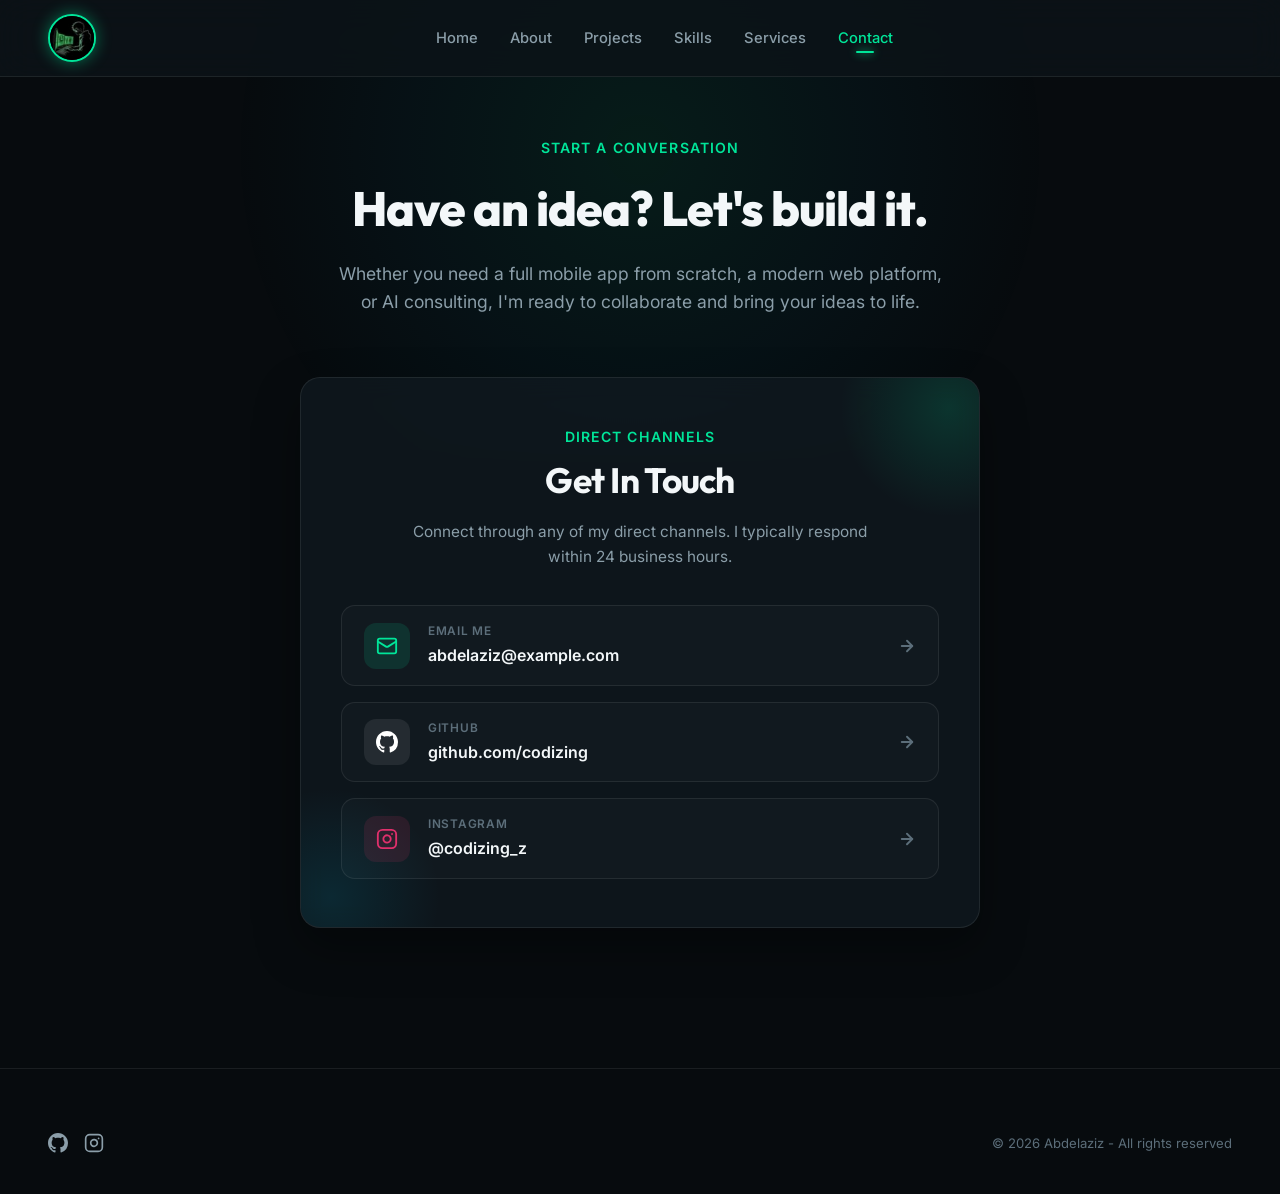
==== contact.html @ 80e8e1d0 "Initial commit" ====
<!DOCTYPE html>
<html lang="en" data-theme="dark">
<head>
  <meta charset="UTF-8">
  <meta name="viewport" content="width=device-width, initial-scale=1.0">
  <title>Contact Abdelaziz — Let's Build Your Product</title>
  <meta name="description" content="Reach out to Abdelaziz for mobile application development, fullstack web platforms, or AI consulting. Send an inquiry or schedule a consultation.">
  <link rel="icon" type="image/png" href="assets/images/profile.png">
  <link rel="stylesheet" href="css/style.css">
</head>
<body>

  <!-- ==================== Header ==================== -->
  <header class="header">
    <div class="container nav-container">
      <a href="index.html" class="logo-wrapper" aria-label="Home">
        <img src="assets/images/profile_logo.png" alt="Abdelaziz Logo" class="logo-img" width="48" height="48" loading="eager">
      </a>

      <nav>
        <ul class="nav-links">
          <li class="nav-item"><a href="index.html">Home</a></li>
          <li class="nav-item"><a href="about.html">About</a></li>
          <li class="nav-item"><a href="projects.html">Projects</a></li>
          <li class="nav-item"><a href="skills.html">Skills</a></li>
          <li class="nav-item"><a href="services.html">Services</a></li>
          <li class="nav-item active"><a href="contact.html">Contact</a></li>
        </ul>
      </nav>

      <div class="nav-actions">
        <!-- <button class="theme-toggle-btn" aria-label="Toggle dark/light mode">
          <svg class="theme-icon" viewBox="0 0 24 24" width="20" height="20" fill="none" stroke="currentColor" stroke-width="2">
            <circle cx="12" cy="12" r="5"></circle>
            <line x1="12" y1="1" x2="12" y2="3"></line>
            <line x1="12" y1="21" x2="12" y2="23"></line>
            <line x1="4.22" y1="4.22" x2="5.64" y2="5.64"></line>
            <line x1="18.36" y1="18.36" x2="19.78" y2="19.78"></line>
            <line x1="1" y1="12" x2="3" y2="12"></line>
            <line x1="21" y1="12" x2="23" y2="12"></line>
            <line x1="4.22" y1="19.78" x2="5.64" y2="18.36"></line>
            <line x1="18.36" y1="5.64" x2="19.78" y2="4.22"></line>
          </svg>
        </button> -->

        <!-- <a href="contact.html" class="btn-primary" style="padding:8px 20px;">Let's Talk</a>

        <button class="mobile-menu-btn" aria-label="Open mobile navigation">
          <svg width="24" height="24" viewBox="0 0 24 24" fill="none" stroke="currentColor" stroke-width="2">
            <line x1="3" y1="6" x2="21" y2="6"></line>
            <line x1="3" y1="12" x2="21" y2="12"></line>
            <line x1="3" y1="18" x2="21" y2="18"></line>
          </svg>
        </button> -->
      </div>
    </div>
  </header>

  <main>
    <!-- ==================== Page Hero ==================== -->
    <section class="page-hero">
      <div class="container">
        <span class="section-label">Start a Conversation</span>
        <h1 class="page-hero-title">Have an idea? Let's build it.</h1>
        <p class="page-hero-subtitle">
          Whether you need a full mobile app from scratch, a modern web platform, or AI consulting, I'm ready to collaborate and bring your ideas to life.
        </p>
      </div>
    </section>

    <!-- ==================== Main Contact Section ==================== -->
    <section class="section-padding" style="padding-top:20px; padding-bottom:80px;">
      <div class="container">
        <div class="contact-iconic-container">
          <!-- Direct Details Header -->
          <div class="contact-header-center">
            <span class="section-label">Direct Channels</span>
            <h2 class="section-title">Get In Touch</h2>
            <p>
              Connect through any of my direct channels. I typically respond within 24 business hours.
            </p>
          </div>

          <div class="contact-links-list">
            <!-- Email -->
            <a href="mailto:abdelaziz@example.com" class="contact-link-card">
              <div class="contact-link-card-left">
                <div class="contact-link-icon icon-email">
                  <svg width="22" height="22" viewBox="0 0 24 24" fill="none" stroke="currentColor" stroke-width="2" stroke-linecap="round" stroke-linejoin="round">
                    <rect x="2" y="4" width="20" height="16" rx="2"></rect>
                    <path d="m22 7-8.97 5.7a1.94 1.94 0 0 1-2.06 0L2 7"></path>
                  </svg>
                </div>
                <div class="contact-link-text">
                  <span class="label">Email Me</span>
                  <span class="value">abdelaziz@example.com</span>
                </div>
              </div>
              <div class="contact-link-arrow">
                <svg width="18" height="18" viewBox="0 0 24 24" fill="none" stroke="currentColor" stroke-width="2.5" stroke-linecap="round" stroke-linejoin="round">
                  <line x1="5" y1="12" x2="19" y2="12"></line>
                  <polyline points="12 5 19 12 12 19"></polyline>
                </svg>
              </div>
            </a>

            <!-- GitHub -->
            <a href="https://github.com/codizing" target="_blank" rel="noopener" class="contact-link-card">
              <div class="contact-link-card-left">
                <div class="contact-link-icon icon-github">
                  <svg width="22" height="22" viewBox="0 0 24 24" fill="currentColor">
                    <path d="M12 0C5.37 0 0 5.37 0 12c0 5.31 3.435 9.795 8.205 11.385.6.105.825-.255.825-.57 0-.285-.015-1.23-.015-2.235-3.015.555-3.795-.735-4.035-1.41-.135-.345-.72-1.41-1.23-1.695-.42-.225-1.02-.78-.015-.795.945-.015 1.62.87 1.845 1.23 1.08 1.815 2.805 1.305 3.495.99.105-.78.42-1.305.765-1.605-2.67-.3-5.46-1.335-5.46-5.925 0-1.305.465-2.385 1.23-3.225-.12-.3-.54-1.53.12-3.18 0 0 1.005-.315 3.3 1.23.96-.27 1.98-.405 3-.405s2.04.135 3 .405c2.295-1.56 3.3-1.23 3.3-1.23.66 1.65.24 2.88.12 3.18.765.84 1.23 1.905 1.23 3.225 0 4.605-2.805 5.625-5.475 5.925.435.375.81 1.095.81 2.22 0 1.605-.015 2.895-.015 3.3 0 .315.225.69.825.57A12.02 12.02 0 0 0 24 12c0-6.63-5.37-12-12-12z"/>
                  </svg>
                </div>
                <div class="contact-link-text">
                  <span class="label">GitHub</span>
                  <span class="value">github.com/codizing</span>
                </div>
              </div>
              <div class="contact-link-arrow">
                <svg width="18" height="18" viewBox="0 0 24 24" fill="none" stroke="currentColor" stroke-width="2.5" stroke-linecap="round" stroke-linejoin="round">
                  <line x1="5" y1="12" x2="19" y2="12"></line>
                  <polyline points="12 5 19 12 12 19"></polyline>
                </svg>
              </div>
            </a>

            <!-- Instagram -->
            <a href="https://instagram.com/codizing_z" target="_blank" rel="noopener" class="contact-link-card">
              <div class="contact-link-card-left">
                <div class="contact-link-icon icon-instagram">
                  <svg width="22" height="22" viewBox="0 0 24 24" fill="none" stroke="currentColor" stroke-width="2" stroke-linecap="round" stroke-linejoin="round">
                    <rect x="2" y="2" width="20" height="20" rx="5" ry="5"></rect>
                    <path d="M16 11.37A4 4 0 1 1 12.63 8 4 4 0 0 1 16 11.37z"></path>
                    <line x1="17.5" y1="6.5" x2="17.51" y2="6.5"></line>
                  </svg>
                </div>
                <div class="contact-link-text">
                  <span class="label">Instagram</span>
                  <span class="value">@codizing_z</span>
                </div>
              </div>
              <div class="contact-link-arrow">
                <svg width="18" height="18" viewBox="0 0 24 24" fill="none" stroke="currentColor" stroke-width="2.5" stroke-linecap="round" stroke-linejoin="round">
                  <line x1="5" y1="12" x2="19" y2="12"></line>
                  <polyline points="12 5 19 12 12 19"></polyline>
                </svg>
              </div>
            </a>
          </div>
        </div>
      </div>
    </section>
  </main>

  <!-- ==================== Footer ==================== -->
  <footer class="footer">
    <div class="container">
      

      <div class="footer-bottom-row">
        <div class="footer-socials">
         <a href="https://github.com/codizing" target="_blank" rel="noopener" aria-label="GitHub">
            <svg width="20" height="20" viewBox="0 0 24 24" fill="currentColor"><path d="M12 0C5.37 0 0 5.37 0 12c0 5.31 3.435 9.795 8.205 11.385.6.105.825-.255.825-.57 0-.285-.015-1.23-.015-2.235-3.015.555-3.795-.735-4.035-1.41-.135-.345-.72-1.41-1.23-1.695-.42-.225-1.02-.78-.015-.795.945-.015 1.62.87 1.845 1.23 1.08 1.815 2.805 1.305 3.495.99.105-.78.42-1.305.765-1.605-2.67-.3-5.46-1.335-5.46-5.925 0-1.305.465-2.385 1.23-3.225-.12-.3-.54-1.53.12-3.18 0 0 1.005-.315 3.3 1.23.96-.27 1.98-.405 3-.405s2.04.135 3 .405c2.295-1.56 3.3-1.23 3.3-1.23.66 1.65.24 2.88.12 3.18.765.84 1.23 1.905 1.23 3.225 0 4.605-2.805 5.625-5.475 5.925.435.375.81 1.095.81 2.22 0 1.605-.015 2.895-.015 3.3 0 .315.225.69.825.57A12.02 12.02 0 0 0 24 12c0-6.63-5.37-12-12-12z"/></svg>
          </a>
         
          <a href="https://instagram.com/codizing_z" target="_blank" rel="noopener" aria-label="Instagram">
            <svg width="20" height="20" viewBox="0 0 24 24" fill="none" stroke="currentColor" stroke-width="2" stroke-linecap="round" stroke-linejoin="round"><rect x="2" y="2" width="20" height="20" rx="5" ry="5"></rect><path d="M16 11.37A4 4 0 1 1 12.63 8 4 4 0 0 1 16 11.37z"></path><line x1="17.5" y1="6.5" x2="17.51" y2="6.5"></line></svg>
          </a>
        </div>
        <p>© 2026 Abdelaziz - All rights reserved</p>
      </div>
    </div>
  </footer>

  <script src="js/main.js"></script>
</body>
</html>
---- css/style.css ----
/* ==========================================================================
   Abdelaziz Portfolio - Design System & Stylesheet
   ========================================================================== */

@import url('https://fonts.googleapis.com/css2?family=Outfit:wght@300;400;500;600;700;800;900&family=JetBrains+Mono:wght@400;500;600&family=Inter:wght@300;400;500;600;700&display=swap');

:root {
  /* Color Palette - Dark Cyber / Emerald (Default) */
  --bg-primary: #070b0e;
  --bg-secondary: #0c1318;
  --bg-card: rgba(17, 26, 32, 0.75);
  --bg-card-hover: rgba(23, 36, 44, 0.9);
  --bg-glass: rgba(12, 19, 24, 0.85);
  --bg-elevated: #141f27;
  --border-subtle: rgba(255, 255, 255, 0.08);
  --border-active: rgba(0, 229, 153, 0.45);

  --accent-primary: #00e599;
  --accent-secondary: #00b4d8;
  --accent-glow: rgba(0, 229, 153, 0.25);
  --accent-dark: #00875a;
  --accent-gradient: linear-gradient(135deg, #00e599 0%, #00b4d8 100%);
  --accent-gradient-hover: linear-gradient(135deg, #10f4aa 0%, #38c8e8 100%);

  --text-main: #f3f7f9;
  --text-muted: #8b9ea9;
  --text-dim: #5c6e7a;
  --text-accent: #00e599;

  --badge-bg: rgba(0, 229, 153, 0.1);
  --badge-border: rgba(0, 229, 153, 0.25);
  --badge-text: #00e599;

  --shadow-subtle: 0 4px 24px -2px rgba(0, 0, 0, 0.4);
  --shadow-glow: 0 0 30px rgba(0, 229, 153, 0.18);
  --radius-sm: 8px;
  --radius-md: 14px;
  --radius-lg: 20px;
  --radius-pill: 9999px;

  --font-heading: 'Outfit', sans-serif;
  --font-body: 'Inter', sans-serif;
  --font-mono: 'JetBrains Mono', monospace;

  --transition-fast: 0.2s ease;
  --transition-normal: 0.3s cubic-bezier(0.16, 1, 0.3, 1);
  --transition-slow: 0.5s cubic-bezier(0.16, 1, 0.3, 1);

  --max-width: 1240px;
}

/* Light Theme Variables */
[data-theme="light"] {
  --bg-primary: #f5f8fa;
  --bg-secondary: #eaf0f4;
  --bg-card: rgba(255, 255, 255, 0.9);
  --bg-card-hover: rgba(255, 255, 255, 1);
  --bg-glass: rgba(255, 255, 255, 0.9);
  --bg-elevated: #ffffff;
  --border-subtle: rgba(0, 0, 0, 0.08);
  --border-active: rgba(0, 180, 120, 0.45);

  --accent-primary: #00a86b;
  --accent-secondary: #0077b6;
  --accent-glow: rgba(0, 168, 107, 0.2);
  --accent-dark: #006b44;
  --accent-gradient: linear-gradient(135deg, #00a86b 0%, #0077b6 100%);
  --accent-gradient-hover: linear-gradient(135deg, #02c07b 0%, #0096e6 100%);

  --text-main: #101c24;
  --text-muted: #536471;
  --text-dim: #7f919e;
  --text-accent: #00875a;

  --badge-bg: rgba(0, 168, 107, 0.12);
  --badge-border: rgba(0, 168, 107, 0.3);
  --badge-text: #00875a;

  --shadow-subtle: 0 4px 20px rgba(0, 0, 0, 0.06);
  --shadow-glow: 0 0 25px rgba(0, 168, 107, 0.15);
}

/* Reset & Global */
*, *::before, *::after {
  box-sizing: border-box;
  margin: 0;
  padding: 0;
}

html {
  scroll-behavior: smooth;
  font-size: 16px;
  -webkit-tap-highlight-color: transparent;
}

body {
  font-family: var(--font-body);
  background-color: var(--bg-primary);
  color: var(--text-main);
  line-height: 1.6;
  overflow-x: hidden;
  position: relative;
  min-height: 100vh;
  transition: background-color var(--transition-normal), color var(--transition-normal);
}

/* Ambient Glow Background Orb */
body::before {
  content: '';
  position: fixed;
  top: -150px;
  left: 50%;
  transform: translateX(-50%);
  width: 1000px;
  height: 600px;
  background: radial-gradient(circle, rgba(0, 229, 153, 0.08) 0%, rgba(0, 180, 216, 0.04) 40%, transparent 70%);
  pointer-events: none;
  z-index: 0;
}

img {
  max-width: 100%;
  height: auto;
  display: block;
}

a {
  color: inherit;
  text-decoration: none;
  transition: all var(--transition-fast);
}

button, input, textarea, select {
  font-family: inherit;
  font-size: inherit;
  border: none;
  outline: none;
}

button {
  cursor: pointer;
}

/* Container */
.container {
  width: 100%;
  max-width: var(--max-width);
  margin: 0 auto;
  padding: 0 28px;
  position: relative;
  z-index: 1;
}

.section-padding {
  padding: 80px 0;
}

/* ==========================================================================
   Header & Navigation
   ========================================================================== */
.header {
  position: sticky;
  top: 0;
  left: 0;
  width: 100%;
  background: var(--bg-glass);
  backdrop-filter: blur(16px);
  -webkit-backdrop-filter: blur(16px);
  border-bottom: 1px solid var(--border-subtle);
  z-index: 100;
  transition: background var(--transition-normal), border-color var(--transition-normal);
}

.nav-container {
  display: flex;
  align-items: center;
  justify-content: space-between;
  height: 76px;
}

.logo-wrapper {
  display: flex;
  align-items: center;
  gap: 12px;
  font-family: var(--font-heading);
  font-weight: 700;
  font-size: 1.15rem;
  letter-spacing: -0.02em;
}

.logo-img {
  width: 48px;
  height: 48px;
  min-width: 48px;
  min-height: 48px;
  flex-shrink: 0;
  aspect-ratio: 1 / 1;
  border-radius: 50%;
  object-fit: cover;
  border: 2px solid var(--accent-primary);
  box-shadow: 0 0 16px rgba(0, 229, 153, 0.45);
  background-color: #000000;
  transition: transform var(--transition-fast), box-shadow var(--transition-fast);
  display: block;
}

.logo-wrapper:hover .logo-img {
  transform: scale(1.08);
  box-shadow: 0 0 24px rgba(0, 229, 153, 0.65);
}

.logo-badge {
  background: var(--accent-gradient);
  color: #050a0d;
  font-weight: 800;
  font-size: 0.95rem;
  padding: 4px 9px;
  border-radius: 6px;
  display: inline-flex;
  align-items: center;
  justify-content: center;
  box-shadow: 0 0 16px var(--accent-glow);
}

.nav-links {
  display: flex;
  align-items: center;
  gap: 32px;
  list-style: none;
}

.nav-item a {
  color: var(--text-muted);
  font-size: 0.92rem;
  font-weight: 500;
  position: relative;
  padding: 6px 0;
}

.nav-item a:hover {
  color: var(--text-main);
}

.nav-item.active a {
  color: var(--accent-primary);
}

.nav-item.active a::after {
  content: '';
  position: absolute;
  bottom: 0;
  left: 50%;
  transform: translateX(-50%);
  width: 18px;
  height: 2px;
  background: var(--accent-primary);
  border-radius: 2px;
  box-shadow: 0 0 8px var(--accent-primary);
}

.nav-actions {
  display: flex;
  align-items: center;
  gap: 16px;
}

.theme-toggle-btn {
  background: var(--bg-card);
  border: 1px solid var(--border-subtle);
  color: var(--text-main);
  width: 40px;
  height: 40px;
  border-radius: var(--radius-pill);
  display: flex;
  align-items: center;
  justify-content: center;
  transition: all var(--transition-fast);
}

.theme-toggle-btn:hover {
  border-color: var(--accent-primary);
  color: var(--accent-primary);
  transform: translateY(-2px);
}

.theme-toggle-btn svg {
  width: 19px;
  height: 19px;
  fill: currentColor;
}

.btn-primary {
  background: rgb(68, 151, 112);
  color: #060b0e;
  font-weight: 600;
  font-size: 0.9rem;
  padding: 10px 22px;
  border-radius: var(--radius-pill);
  display: inline-flex;
  align-items: center;
  gap: 8px;
  transition: all var(--transition-fast);
  box-shadow: 0 2px 14px var(--accent-glow);
}

.btn-primary:hover {
  background: #4f8873;
  transform: translateY(-2px);
  box-shadow: 0 6px 20px var(--accent-glow);
}

.btn-primary svg {
  transition: transform var(--transition-fast);
}

.btn-primary:hover svg {
  transform: translateX(4px);
}

.btn-outline {
  background: var(--bg-card);
  border: 1px solid var(--border-subtle);
  color: var(--text-main);
  font-weight: 600;
  font-size: 0.9rem;
  padding: 10px 22px;
  border-radius: var(--radius-pill);
  display: inline-flex;
  align-items: center;
  gap: 8px;
  transition: all var(--transition-fast);
}

.btn-outline:hover {
  border-color: var(--text-main);
  background: var(--bg-card-hover);
  transform: translateY(-2px);
}

.mobile-menu-btn {
  display: none;
  background: none;
  border: none;
  color: var(--text-main);
  cursor: pointer;
}

/* ==========================================================================
   Hero Section
   ========================================================================== */
.hero-section {
  padding: 60px 0 80px;
  position: relative;
}

.hero-grid {
  display: grid;
  grid-template-columns: 1.15fr 1.35fr;
  align-items: center;
  gap: 48px;
}

.hero-intro-center {
  display: flex;
  flex-direction: column;
  align-items: center;
  justify-content: center;
  text-align: center;
  width: 100%;
  margin-bottom: 22px;
}

.hero-badge {
  display: inline-flex;
  align-items: center;
  gap: 8px;
  color: var(--accent-primary);
  font-family: var(--font-mono);
  font-size: 0.95rem;
  font-weight: 500;
  margin-bottom: 12px;
}

/* Hero Avatar Round Circle - Centered */
.hero-avatar-wrapper {
  margin: 0;
  display: flex;
  justify-content: center;
  align-items: center;
  width: 100%;
}

.hero-avatar-circle {
  position: relative;
  width: 110px;
  height: 110px;
  min-width: 110px;
  min-height: 110px;
  flex-shrink: 0;
  aspect-ratio: 1 / 1;
  border-radius: 50%;
  padding: 3.5px;
  background: var(--accent-gradient);
  box-shadow: 0 0 35px rgba(0, 229, 153, 0.45);
  display: flex;
  align-items: center;
  justify-content: center;
  overflow: hidden;
  transition: transform var(--transition-normal), box-shadow var(--transition-normal);
}

.hero-avatar-circle:hover {
  transform: scale(1.07);
  box-shadow: 0 0 45px rgba(0, 229, 153, 0.7);
}

.hero-avatar-img {
  width: 100%;
  height: 100%;
  min-width: 100%;
  min-height: 100%;
  flex-shrink: 0;
  aspect-ratio: 1 / 1;
  border-radius: 50%;
  object-fit: cover;
  background-color: #000000;
  display: block;
}

.hero-title {
  font-family: var(--font-heading);
  font-size: 3.25rem;
  font-weight: 800;
  line-height: 1.12;
  letter-spacing: -0.03em;
  margin-bottom: 22px;
  text-transform: uppercase;
}

.hero-title .highlight {
  color: var(--accent-primary);
  text-shadow: 0 0 25px rgba(0, 229, 153, 0.35);
}

.hero-tags {
  display: flex;
  align-items: center;
  gap: 14px;
  color: var(--text-muted);
  font-size: 0.98rem;
  margin-bottom: 34px;
  font-weight: 500;
}

.hero-tags span.dot {
  width: 4px;
  height: 4px;
  background: var(--text-dim);
  border-radius: 50%;
  display: inline-block;
}

.hero-cta-group {
  display: flex;
  align-items: center;
  gap: 16px;
}

.hero-showcase {
  position: relative;
  display: flex;
  align-items: center;
  justify-content: center;
}

.hero-mockup-frame {
  position: relative;
  width: 100%;
  border-radius: var(--radius-lg);
  overflow: hidden;
  box-shadow: 0 20px 60px -15px rgba(0, 0, 0, 0.7), 0 0 40px rgba(0, 229, 153, 0.15);
  border: 1px solid rgba(255, 255, 255, 0.1);
  transition: transform var(--transition-slow);
}

.hero-mockup-frame:hover {
  transform: translateY(-6px) scale(1.01);
}

.hero-mockup-frame img {
  width: 100%;
  height: 100%;
  object-fit: cover;
  display: block;
}

/* ==========================================================================
   About Section & Stats
   ========================================================================== */
.about-grid {
  display: grid;
  grid-template-columns: 1.1fr 0.9fr 0.8fr;
  gap: 36px;
  align-items: center;
}

.section-label {
  color: var(--accent-primary);
  font-size: 0.88rem;
  font-weight: 600;
  text-transform: uppercase;
  letter-spacing: 0.08em;
  margin-bottom: 10px;
  display: block;
}

.section-title {
  font-family: var(--font-heading);
  font-size: 2.2rem;
  font-weight: 700;
  letter-spacing: -0.02em;
  margin-bottom: 18px;
  line-height: 1.25;
}

.about-text {
  color: var(--text-muted);
  font-size: 0.95rem;
  margin-bottom: 16px;
  line-height: 1.65;
}

.about-punchline {
  color: var(--accent-primary);
  font-weight: 600;
  font-size: 0.98rem;
  margin: 22px 0 28px;
}

.about-image-card {
  border-radius: var(--radius-md);
  overflow: hidden;
  border: 1px solid var(--border-subtle);
  position: relative;
  height: 380px;
  box-shadow: var(--shadow-subtle);
}

.about-image-card img {
  width: 100%;
  height: 100%;
  object-fit: cover;
  transition: transform var(--transition-slow);
}

.about-image-card:hover img {
  transform: scale(1.05);
}

/* Stats 2x2 Grid */
.stats-grid {
  display: grid;
  grid-template-columns: 1fr 1fr;
  gap: 16px;
}

.stat-card {
  background: var(--bg-card);
  border: 1px solid var(--border-subtle);
  border-radius: var(--radius-md);
  padding: 24px 20px;
  transition: all var(--transition-fast);
  backdrop-filter: blur(8px);
}

.stat-card:hover {
  background: var(--bg-card-hover);
  border-color: var(--border-active);
  transform: translateY(-3px);
}

.stat-number {
  font-family: var(--font-heading);
  font-size: 2.4rem;
  font-weight: 800;
  color: var(--accent-primary);
  line-height: 1;
  margin-bottom: 8px;
}

.stat-title {
  font-weight: 600;
  font-size: 0.95rem;
  color: var(--text-main);
  margin-bottom: 4px;
}

.stat-desc {
  font-size: 0.78rem;
  color: var(--text-dim);
  line-height: 1.3;
}

/* ==========================================================================
   Skills Section
   ========================================================================== */
.skills-header-row {
  display: flex;
  justify-content: space-between;
  align-items: flex-end;
  margin-bottom: 40px;
}

.skills-subtitle {
  color: var(--text-muted);
  max-width: 340px;
  text-align: right;
  font-size: 0.9rem;
}

.skills-grid {
  display: grid;
  grid-template-columns: repeat(3, 1fr);
  gap: 24px;
}

.skill-category-card {
  background: var(--bg-card);
  border: 1px solid var(--border-subtle);
  border-radius: var(--radius-lg);
  padding: 30px;
  backdrop-filter: blur(10px);
  transition: all var(--transition-normal);
}

.skill-category-card:hover {
  border-color: var(--border-active);
  background: var(--bg-card-hover);
  transform: translateY(-4px);
  box-shadow: 0 12px 30px -10px rgba(0, 0, 0, 0.5);
}

.category-header {
  display: flex;
  align-items: center;
  gap: 12px;
  margin-bottom: 26px;
}

.category-icon {
  width: 36px;
  height: 36px;
  border-radius: 8px;
  display: flex;
  align-items: center;
  justify-content: center;
  color: var(--accent-primary);
}

.category-title {
  font-family: var(--font-heading);
  font-size: 1.15rem;
  font-weight: 700;
}

.skills-badges-grid {
  display: grid;
  grid-template-columns: repeat(2, 1fr);
  gap: 14px;
}

.skill-item {
  display: flex;
  flex-direction: column;
  align-items: center;
  justify-content: center;
  background: rgba(255, 255, 255, 0.02);
  border: 1px solid var(--border-subtle);
  border-radius: var(--radius-md);
  padding: 16px 10px;
  transition: all var(--transition-fast);
  text-align: center;
  gap: 8px;
}

.skill-item:hover {
  background: rgba(0, 229, 153, 0.05);
  border-color: var(--accent-primary);
  transform: translateY(-2px);
}

.skill-icon-svg {
  width: 32px;
  height: 32px;
  display: flex;
  align-items: center;
  justify-content: center;
}

.skill-name {
  font-size: 0.84rem;
  font-weight: 600;
  color: var(--text-main);
}

/* ==========================================================================
   Projects Section
   ========================================================================== */
.projects-header-row {
  display: flex;
  justify-content: space-between;
  align-items: flex-end;
  margin-bottom: 36px;
}

.view-all-link {
  display: inline-flex;
  align-items: center;
  gap: 6px;
  color: var(--accent-primary);
  font-size: 0.92rem;
  font-weight: 600;
}

.view-all-link:hover {
  text-decoration: underline;
}

.projects-grid {
  display: grid;
  grid-template-columns: repeat(3, 1fr);
  gap: 24px;
}

.project-card {
  background: var(--bg-card);
  border: 1px solid var(--border-subtle);
  border-radius: var(--radius-lg);
  padding: 24px;
  display: flex;
  flex-direction: column;
  justify-content: space-between;
  transition: all var(--transition-normal);
  position: relative;
  overflow: hidden;
}

.project-card:hover {
  border-color: var(--border-active);
  transform: translateY(-5px);
  box-shadow: 0 14px 40px -10px rgba(0, 0, 0, 0.6), 0 0 20px rgba(0, 229, 153, 0.1);
}

.project-top-row {
  display: flex;
  align-items: center;
  gap: 14px;
  margin-bottom: 14px;
}

.project-logo-badge {
  width: 44px;
  height: 44px;
  border-radius: 12px;
  display: flex;
  align-items: center;
  justify-content: center;
  font-size: 1.3rem;
  background: rgba(0, 229, 153, 0.12);
  color: var(--accent-primary);
  border: 1px solid rgba(0, 229, 153, 0.2);
}

.project-title-meta h3 {
  font-family: var(--font-heading);
  font-size: 1.15rem;
  font-weight: 700;
  line-height: 1.2;
}

.project-subtitle {
  font-size: 0.78rem;
  color: var(--text-dim);
}

.project-description {
  color: var(--text-muted);
  font-size: 0.86rem;
  line-height: 1.55;
  margin-bottom: 18px;
}

.project-tags {
  display: flex;
  flex-wrap: wrap;
  gap: 6px;
  margin-bottom: 18px;
}

.tag-badge {
  font-size: 0.72rem;
  font-weight: 500;
  background: rgba(255, 255, 255, 0.04);
  border: 1px solid var(--border-subtle);
  color: var(--text-muted);
  padding: 4px 10px;
  border-radius: var(--radius-pill);
}

.project-card-footer {
  display: flex;
  align-items: center;
  justify-content: space-between;
  margin-top: auto;
  gap: 16px;
}

.btn-project-view {
  background: rgba(255, 255, 255, 0.04);
  border: 1px solid var(--border-subtle);
  color: var(--text-main);
  padding: 8px 18px;
  border-radius: var(--radius-pill);
  font-size: 0.82rem;
  font-weight: 600;
  display: inline-flex;
  align-items: center;
  gap: 6px;
  transition: all var(--transition-fast);
}

.btn-project-view:hover {
  background: var(--accent-primary);
  border-color: var(--accent-primary);
  color: #050a0d;
}

.project-preview-thumb {
  width: 90px;
  height: 90px;
  border-radius: var(--radius-sm);
  overflow: hidden;
  border: 1px solid var(--border-subtle);
  flex-shrink: 0;
}

.project-preview-thumb img {
  width: 100%;
  height: 100%;
  object-fit: cover;
  transition: transform var(--transition-fast);
}

.project-card:hover .project-preview-thumb img {
  transform: scale(1.08);
}

/* ==========================================================================
   Services & Approach Section
   ========================================================================== */
.services-approach-grid {
  display: grid;
  grid-template-columns: 0.95fr 1.05fr;
  gap: 36px;
}

.services-box, .approach-box {
  background: var(--bg-card);
  border: 1px solid var(--border-subtle);
  border-radius: var(--radius-lg);
  padding: 36px;
  backdrop-filter: blur(10px);
}

.service-cards-row {
  display: grid;
  grid-template-columns: repeat(4, 1fr);
  gap: 12px;
  margin-top: 24px;
}

.service-card-item {
  background: rgba(255, 255, 255, 0.02);
  border: 1px solid var(--border-subtle);
  border-radius: var(--radius-md);
  padding: 16px 12px;
  text-align: center;
  transition: all var(--transition-fast);
  display: flex;
  flex-direction: column;
  align-items: center;
  gap: 8px;
}

.service-card-item:hover {
  border-color: var(--accent-primary);
  background: rgba(0, 229, 153, 0.05);
  transform: translateY(-3px);
}

.service-icon {
  width: 38px;
  height: 38px;
  border-radius: 8px;
  background: rgba(0, 229, 153, 0.1);
  color: var(--accent-primary);
  display: flex;
  align-items: center;
  justify-content: center;
  transition: transform var(--transition-fast), background var(--transition-fast), color var(--transition-fast);
}

.service-card-item:hover .service-icon {
  transform: scale(1.1);
}

.service-icon.icon-mobile {
  background: rgba(0, 229, 153, 0.12);
  color: #00E599;
}

.service-icon.icon-web {
  background: rgba(0, 180, 216, 0.12);
  color: #00B4D8;
}

.service-icon.icon-ai {
  background: rgba(168, 85, 247, 0.12);
  color: #A855F7;
}

.service-icon.icon-design {
  background: rgba(255, 114, 98, 0.12);
  color: #FF7262;
}

.service-title {
  font-size: 0.8rem;
  font-weight: 600;
  color: var(--text-main);
  line-height: 1.25;
}

.service-sub {
  font-size: 0.68rem;
  color: var(--text-dim);
  line-height: 1.2;
}

.services-detailed-grid {
  display: grid;
  grid-template-columns: repeat(2, 1fr);
  gap: 24px;
  margin-bottom: 60px;
}

@media (max-width: 820px) {
  .services-detailed-grid {
    grid-template-columns: 1fr;
  }
}

/* Approach Stepper */
.stepper-list {
  display: grid;
  grid-template-columns: repeat(5, 1fr);
  gap: 12px;
  margin-top: 30px;
  position: relative;
}

.stepper-list::before {
  content: '';
  position: absolute;
  top: 18px;
  left: 30px;
  right: 30px;
  height: 2px;
  background: var(--border-subtle);
  z-index: 0;
}

.step-node {
  position: relative;
  z-index: 1;
  text-align: center;
}

.step-number {
  width: 36px;
  height: 36px;
  border-radius: 50%;
  background: var(--bg-elevated);
  border: 2px solid var(--border-subtle);
  color: var(--text-muted);
  font-family: var(--font-mono);
  font-size: 0.78rem;
  font-weight: 700;
  display: flex;
  align-items: center;
  justify-content: center;
  margin: 0 auto 12px;
  transition: all var(--transition-fast);
}

.step-node:hover .step-number {
  border-color: var(--accent-primary);
  color: var(--accent-primary);
  box-shadow: 0 0 12px var(--accent-glow);
  transform: scale(1.1);
}

.step-name {
  font-family: var(--font-heading);
  font-size: 0.85rem;
  font-weight: 700;
  color: var(--text-main);
  margin-bottom: 4px;
}

.step-desc {
  font-size: 0.7rem;
  color: var(--text-dim);
  line-height: 1.35;
}

/* ==========================================================================
   Get In Touch / Contact Section
   ========================================================================== */
.contact-iconic-container {
  max-width: 680px;
  margin: 0 auto;
  background: var(--bg-card);
  border: 1px solid var(--border-subtle);
  border-radius: var(--radius-lg);
  padding: 48px 40px;
  position: relative;
  overflow: hidden;
  box-shadow: 0 20px 45px rgba(0, 0, 0, 0.35);
  backdrop-filter: blur(12px);
}

.contact-iconic-container::before {
  content: '';
  position: absolute;
  top: -80px;
  right: -80px;
  width: 220px;
  height: 220px;
  background: radial-gradient(circle, rgba(0, 229, 153, 0.15) 0%, transparent 70%);
  pointer-events: none;
}

.contact-iconic-container::after {
  content: '';
  position: absolute;
  bottom: -80px;
  left: -80px;
  width: 220px;
  height: 220px;
  background: radial-gradient(circle, rgba(0, 180, 216, 0.12) 0%, transparent 70%);
  pointer-events: none;
}

.contact-header-center {
  text-align: center;
  margin-bottom: 36px;
  position: relative;
  z-index: 1;
}

.contact-header-center p {
  color: var(--text-muted);
  font-size: 0.96rem;
  max-width: 480px;
  margin: 0 auto;
  line-height: 1.6;
}

.contact-section-grid {
  display: grid;
  grid-template-columns: 1fr 1fr;
  gap: 40px;
  background: var(--bg-card);
  border: 1px solid var(--border-subtle);
  border-radius: var(--radius-lg);
  padding: 48px;
  position: relative;
  overflow: hidden;
}

.contact-section-grid::before {
  content: '';
  position: absolute;
  bottom: -60px;
  left: -60px;
  width: 250px;
  height: 250px;
  background: radial-gradient(circle, rgba(0, 229, 153, 0.12) 0%, transparent 70%);
  pointer-events: none;
}

.contact-info-col p {
  color: var(--text-muted);
  font-size: 0.92rem;
  margin-bottom: 28px;
  max-width: 440px;
}

.contact-links-list {
  display: flex;
  flex-direction: column;
  gap: 16px;
  position: relative;
  z-index: 1;
}

.contact-link-card {
  display: flex;
  align-items: center;
  justify-content: space-between;
  gap: 16px;
  background: rgba(255, 255, 255, 0.02);
  border: 1px solid var(--border-subtle);
  padding: 16px 22px;
  border-radius: var(--radius-md);
  transition: all var(--transition-fast);
  text-decoration: none;
}

.contact-link-card:hover {
  border-color: var(--accent-primary);
  background: rgba(0, 229, 153, 0.04);
  transform: translateY(-2px);
  box-shadow: 0 8px 24px rgba(0, 0, 0, 0.25);
}

.contact-link-card-left {
  display: flex;
  align-items: center;
  gap: 18px;
}

.contact-link-icon {
  width: 46px;
  height: 46px;
  border-radius: 12px;
  display: flex;
  align-items: center;
  justify-content: center;
  flex-shrink: 0;
  transition: transform var(--transition-fast);
}

.contact-link-card:hover .contact-link-icon {
  transform: scale(1.1);
}

.contact-link-icon.icon-email {
  background: rgba(0, 229, 153, 0.12);
  color: #00E599;
}

.contact-link-icon.icon-github {
  background: rgba(255, 255, 255, 0.08);
  color: #FFFFFF;
}

.contact-link-icon.icon-instagram {
  background: rgba(225, 48, 108, 0.12);
  color: #E1306C;
}

.contact-link-text .label {
  font-size: 0.74rem;
  color: var(--text-dim);
  text-transform: uppercase;
  letter-spacing: 0.06em;
  font-weight: 600;
  margin-bottom: 2px;
  display: block;
}

.contact-link-text .value {
  font-size: 1rem;
  font-weight: 600;
  color: var(--text-main);
}

.contact-link-arrow {
  color: var(--text-dim);
  transition: transform var(--transition-fast), color var(--transition-fast);
  display: flex;
  align-items: center;
}

.contact-link-card:hover .contact-link-arrow {
  transform: translateX(4px);
  color: var(--accent-primary);
}

/* Contact Form */
.contact-form {
  display: flex;
  flex-direction: column;
  gap: 16px;
}

.form-row {
  display: grid;
  grid-template-columns: 1fr 1fr;
  gap: 14px;
}

.form-group {
  display: flex;
  flex-direction: column;
  gap: 6px;
}

.form-group label {
  font-size: 0.78rem;
  font-weight: 600;
  color: var(--text-muted);
  text-transform: uppercase;
  letter-spacing: 0.04em;
}

.form-control {
  background: rgba(0, 0, 0, 0.25);
  border: 1px solid var(--border-subtle);
  border-radius: var(--radius-md);
  padding: 12px 16px;
  color: var(--text-main);
  font-size: 0.88rem;
  transition: all var(--transition-fast);
}

[data-theme="light"] .form-control {
  background: #ffffff;
}

.form-control:focus {
  border-color: var(--accent-primary);
  box-shadow: 0 0 10px rgba(0, 229, 153, 0.2);
}

textarea.form-control {
  min-height: 120px;
  resize: vertical;
}

.btn-submit {
  background: rgb(68, 151, 112);
  color: #060b0e;
  font-weight: 600;
  font-size: 0.92rem;
  padding: 12px 28px;
  border-radius: var(--radius-pill);
  display: inline-flex;
  align-items: center;
  justify-content: center;
  gap: 8px;
  align-self: flex-start;
  transition: all var(--transition-fast);
  box-shadow: 0 2px 14px var(--accent-glow);
}

.btn-submit:hover {
  background: #49977c;
  transform: translateY(-2px);
  box-shadow: 0 6px 20px var(--accent-glow);
}

/* ==========================================================================
   Footer
   ========================================================================== */
.footer {
  border-top: 1px solid var(--border-subtle);
  background: var(--bg-primary);
  padding: 40px 0;
  margin-top: 60px;
}

.footer-top-row {
  display: flex;
  justify-content: space-between;
  align-items: center;
  flex-wrap: wrap;
  gap: 20px;
  padding-bottom: 30px;
  border-bottom: 1px solid var(--border-subtle);
}

.footer-brand {
  display: flex;
  flex-direction: column;
  gap: 4px;
}

.footer-tagline {
  font-size: 0.82rem;
  color: var(--text-dim);
}

.footer-tech-stack {
  display: flex;
  align-items: center;
  gap: 12px;
  color: var(--text-muted);
  font-size: 0.84rem;
  font-weight: 500;
}

.footer-bottom-row {
  display: flex;
  justify-content: space-between;
  align-items: center;
  padding-top: 24px;
  font-size: 0.82rem;
  color: var(--text-dim);
}

.footer-socials {
  display: flex;
  align-items: center;
  gap: 16px;
}

.footer-socials a {
  color: var(--text-muted);
  font-size: 1.1rem;
  display: flex;
  align-items: center;
  justify-content: center;
}

.footer-socials a:hover {
  color: var(--accent-primary);
  transform: translateY(-2px);
}

/* ==========================================================================
   Toast Notification & Modals
   ========================================================================== */
.toast-container {
  position: fixed;
  bottom: 24px;
  right: 24px;
  z-index: 9999;
  display: flex;
  flex-direction: column;
  gap: 10px;
}

.toast {
  background: var(--bg-elevated);
  border: 1px solid var(--accent-primary);
  color: var(--text-main);
  padding: 14px 20px;
  border-radius: var(--radius-md);
  box-shadow: 0 10px 30px rgba(0, 0, 0, 0.5), 0 0 15px var(--accent-glow);
  display: flex;
  align-items: center;
  gap: 12px;
  animation: slideInRight 0.3s ease;
  max-width: 360px;
}

@keyframes slideInRight {
  from { transform: translateX(100%); opacity: 0; }
  to { transform: translateX(0); opacity: 1; }
}

/* Modal */
.modal-overlay {
  position: fixed;
  top: 0;
  left: 0;
  width: 100vw;
  height: 100vh;
  background: rgba(0, 0, 0, 0.75);
  backdrop-filter: blur(8px);
  z-index: 999;
  display: flex;
  align-items: center;
  justify-content: center;
  padding: 24px;
  opacity: 0;
  pointer-events: none;
  transition: opacity var(--transition-normal);
}

.modal-overlay.active {
  opacity: 1;
  pointer-events: auto;
}

.modal-content {
  background: var(--bg-secondary);
  border: 1px solid var(--border-subtle);
  border-radius: var(--radius-lg);
  max-width: 650px;
  width: 100%;
  max-height: 90vh;
  overflow-y: auto;
  position: relative;
  padding: 32px;
  box-shadow: 0 20px 60px rgba(0, 0, 0, 0.8), 0 0 40px var(--accent-glow);
  transform: translateY(20px);
  transition: transform var(--transition-normal);
}

.modal-overlay.active .modal-content {
  transform: translateY(0);
}

.modal-close-btn {
  position: absolute;
  top: 20px;
  right: 20px;
  background: var(--bg-card);
  border: 1px solid var(--border-subtle);
  color: var(--text-muted);
  width: 36px;
  height: 36px;
  border-radius: 50%;
  display: flex;
  align-items: center;
  justify-content: center;
  cursor: pointer;
}

.modal-close-btn:hover {
  color: var(--accent-primary);
  border-color: var(--accent-primary);
}

/* ==========================================================================
   Pages: About, Projects, Contact Specific Styles
   ========================================================================== */
.page-hero {
  padding: 60px 0 40px;
  text-align: center;
}

.page-hero-title {
  font-family: var(--font-heading);
  font-size: 3rem;
  font-weight: 800;
  letter-spacing: -0.02em;
  margin-bottom: 14px;
}

.page-hero-subtitle {
  color: var(--text-muted);
  font-size: 1.1rem;
  max-width: 620px;
  margin: 0 auto;
}

/* Timeline on About Page */
.timeline {
  position: relative;
  padding-left: 32px;
  margin-top: 30px;
}

.timeline::before {
  content: '';
  position: absolute;
  top: 8px;
  bottom: 8px;
  left: 7px;
  width: 2px;
  background: var(--border-subtle);
}

.timeline-item {
  position: relative;
  margin-bottom: 36px;
}

.timeline-dot {
  position: absolute;
  left: -32px;
  top: 4px;
  width: 16px;
  height: 16px;
  border-radius: 50%;
  background: var(--bg-primary);
  border: 3px solid var(--accent-primary);
  box-shadow: 0 0 10px var(--accent-glow);
}

.timeline-date {
  font-family: var(--font-mono);
  font-size: 0.82rem;
  color: var(--accent-primary);
  margin-bottom: 4px;
}

.timeline-title {
  font-family: var(--font-heading);
  font-size: 1.15rem;
  font-weight: 700;
  margin-bottom: 6px;
}

.timeline-desc {
  color: var(--text-muted);
  font-size: 0.92rem;
}

/* Filter buttons on Projects Page */
.filter-tabs {
  display: flex;
  align-items: center;
  justify-content: center;
  gap: 12px;
  margin: 30px 0 48px;
  flex-wrap: wrap;
}

.filter-btn {
  background: var(--bg-card);
  border: 1px solid var(--border-subtle);
  color: var(--text-muted);
  padding: 8px 20px;
  border-radius: var(--radius-pill);
  font-size: 0.88rem;
  font-weight: 500;
  transition: all var(--transition-fast);
}

.filter-btn:hover {
  color: var(--text-main);
  border-color: var(--text-main);
}

.filter-btn.active {
  background: var(--accent-primary);
  border-color: var(--accent-primary);
  color: #050a0d;
  font-weight: 600;
  box-shadow: 0 2px 14px var(--accent-glow);
}

/* Accordion on Contact / FAQ */
.faq-accordion {
  display: flex;
  flex-direction: column;
  gap: 14px;
  margin-top: 30px;
}

.faq-item {
  background: var(--bg-card);
  border: 1px solid var(--border-subtle);
  border-radius: var(--radius-md);
  overflow: hidden;
  transition: all var(--transition-fast);
}

.faq-question {
  padding: 18px 24px;
  font-weight: 600;
  display: flex;
  align-items: center;
  justify-content: space-between;
  cursor: pointer;
  color: var(--text-main);
}

.faq-answer {
  padding: 0 24px 18px;
  color: var(--text-muted);
  font-size: 0.92rem;
  display: none;
  line-height: 1.6;
}

.faq-item.open {
  border-color: var(--accent-primary);
}

.faq-item.open .faq-answer {
  display: block;
}

/* ==========================================================================
   Responsive Breakpoints
   ========================================================================== */
@media (max-width: 1080px) {
  .hero-grid {
    grid-template-columns: 1fr;
    text-align: center;
  }
  .hero-badge, .hero-tags, .hero-cta-group {
    justify-content: center;
  }
  .about-grid {
    grid-template-columns: 1fr;
  }
  .skills-grid {
    grid-template-columns: 1fr;
  }
  .projects-grid {
    grid-template-columns: 1fr;
  }
  .services-approach-grid {
    grid-template-columns: 1fr;
  }
  .service-cards-row {
    grid-template-columns: repeat(2, 1fr);
  }
}

@media (max-width: 768px) {
  .nav-links {
    position: fixed;
    top: 76px;
    left: 0;
    width: 100%;
    background: var(--bg-secondary);
    flex-direction: column;
    padding: 28px;
    border-bottom: 1px solid var(--border-subtle);
    transform: translateY(-150%);
    transition: transform var(--transition-normal);
    gap: 20px;
  }
  .nav-links.open {
    transform: translateY(0);
  }
  .mobile-menu-btn {
    display: block;
  }
  .hero-title {
    font-size: 2.25rem;
  }
  .contact-section-grid {
    grid-template-columns: 1fr;
    padding: 28px 20px;
  }
  .form-row {
    grid-template-columns: 1fr;
  }
  .stepper-list {
    grid-template-columns: 1fr;
    gap: 20px;
  }
  .stepper-list::before {
    display: none;
  }
  .stats-grid {
    grid-template-columns: 1fr;
  }
}
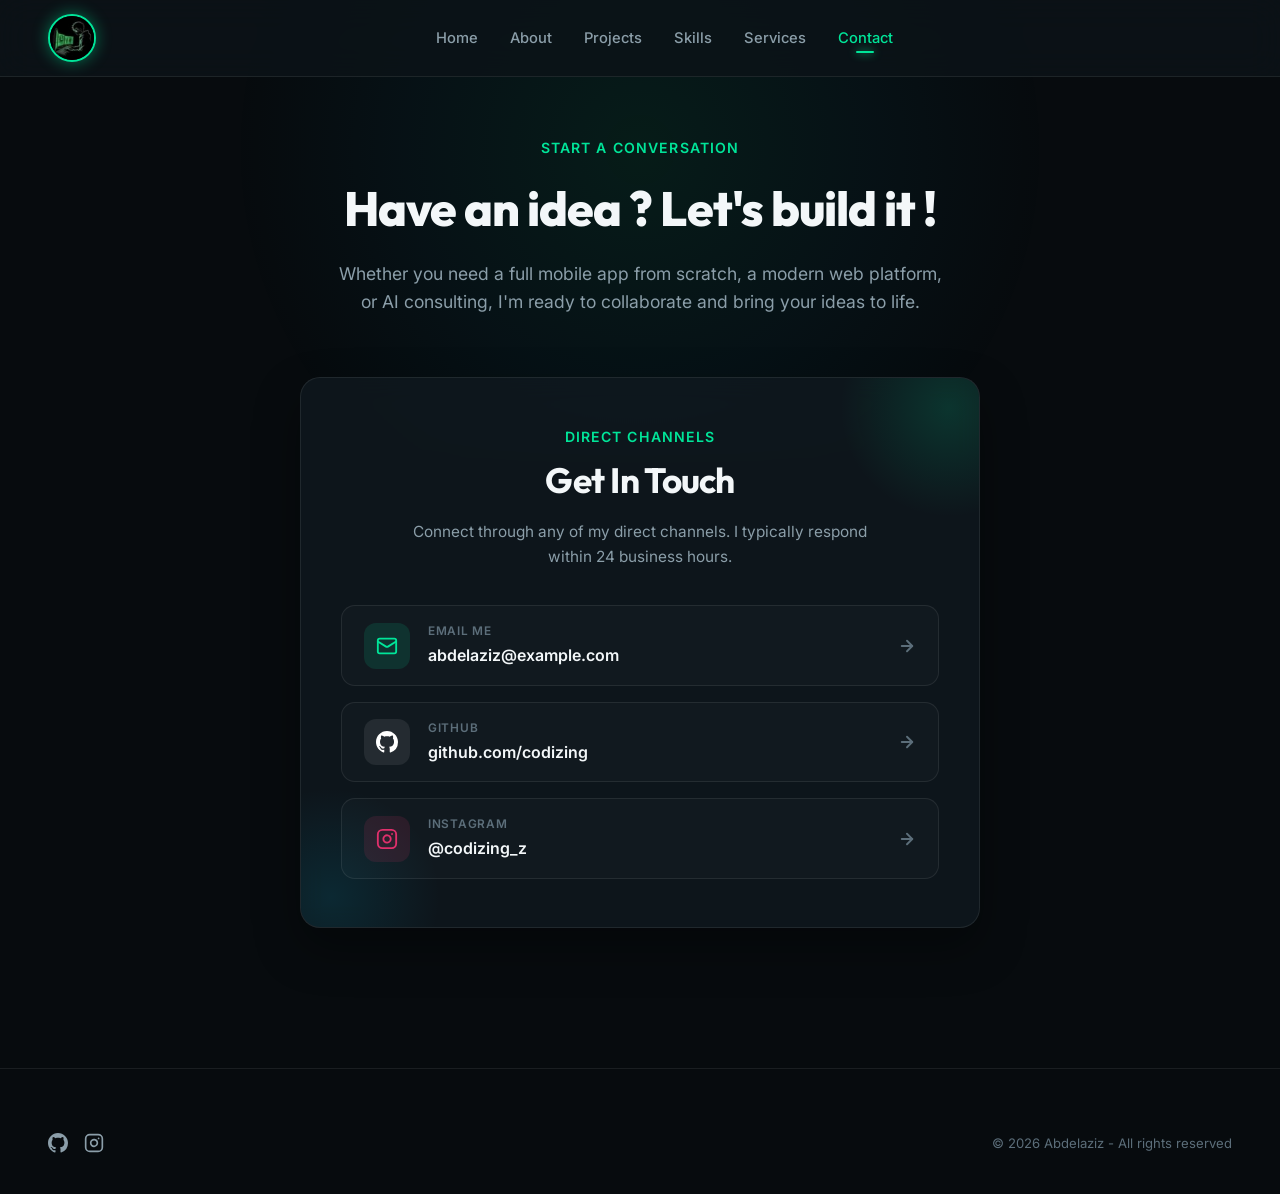
==== commit b341f7d9: "Updated portfolio" ====
--- a/contact.html
+++ b/contact.html
@@ -61,7 +61,7 @@
     <section class="page-hero">
       <div class="container">
         <span class="section-label">Start a Conversation</span>
-        <h1 class="page-hero-title">Have an idea? Let's build it.</h1>
+        <h1 class="page-hero-title">Have an idea ? Let's build it !</h1>
         <p class="page-hero-subtitle">
           Whether you need a full mobile app from scratch, a modern web platform, or AI consulting, I'm ready to collaborate and bring your ideas to life.
         </p>
@@ -83,7 +83,7 @@
 
           <div class="contact-links-list">
             <!-- Email -->
-            <a href="mailto:abdelaziz@example.com" class="contact-link-card">
+            <a href="mailto:codizing@gmail.com" class="contact-link-card">
               <div class="contact-link-card-left">
                 <div class="contact-link-icon icon-email">
                   <svg width="22" height="22" viewBox="0 0 24 24" fill="none" stroke="currentColor" stroke-width="2" stroke-linecap="round" stroke-linejoin="round">
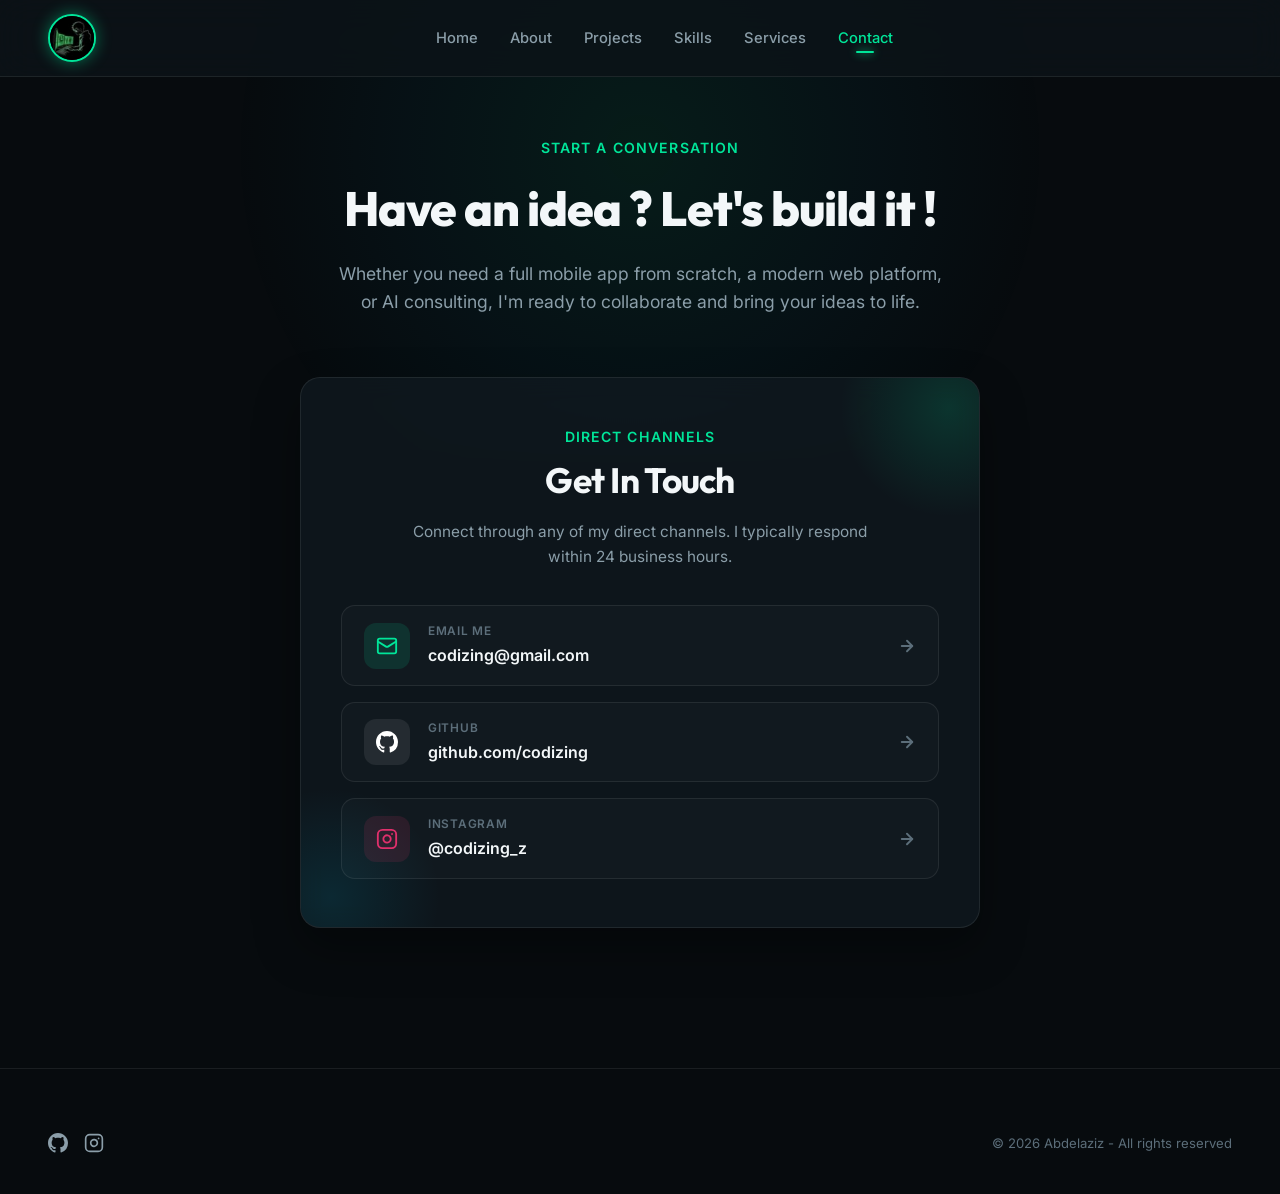
==== commit d9329ea9: "Updated portfolio 2" ====
--- a/contact.html
+++ b/contact.html
@@ -93,7 +93,7 @@
                 </div>
                 <div class="contact-link-text">
                   <span class="label">Email Me</span>
-                  <span class="value">abdelaziz@example.com</span>
+                  <span class="value">codizing@gmail.com</span>
                 </div>
               </div>
               <div class="contact-link-arrow">
